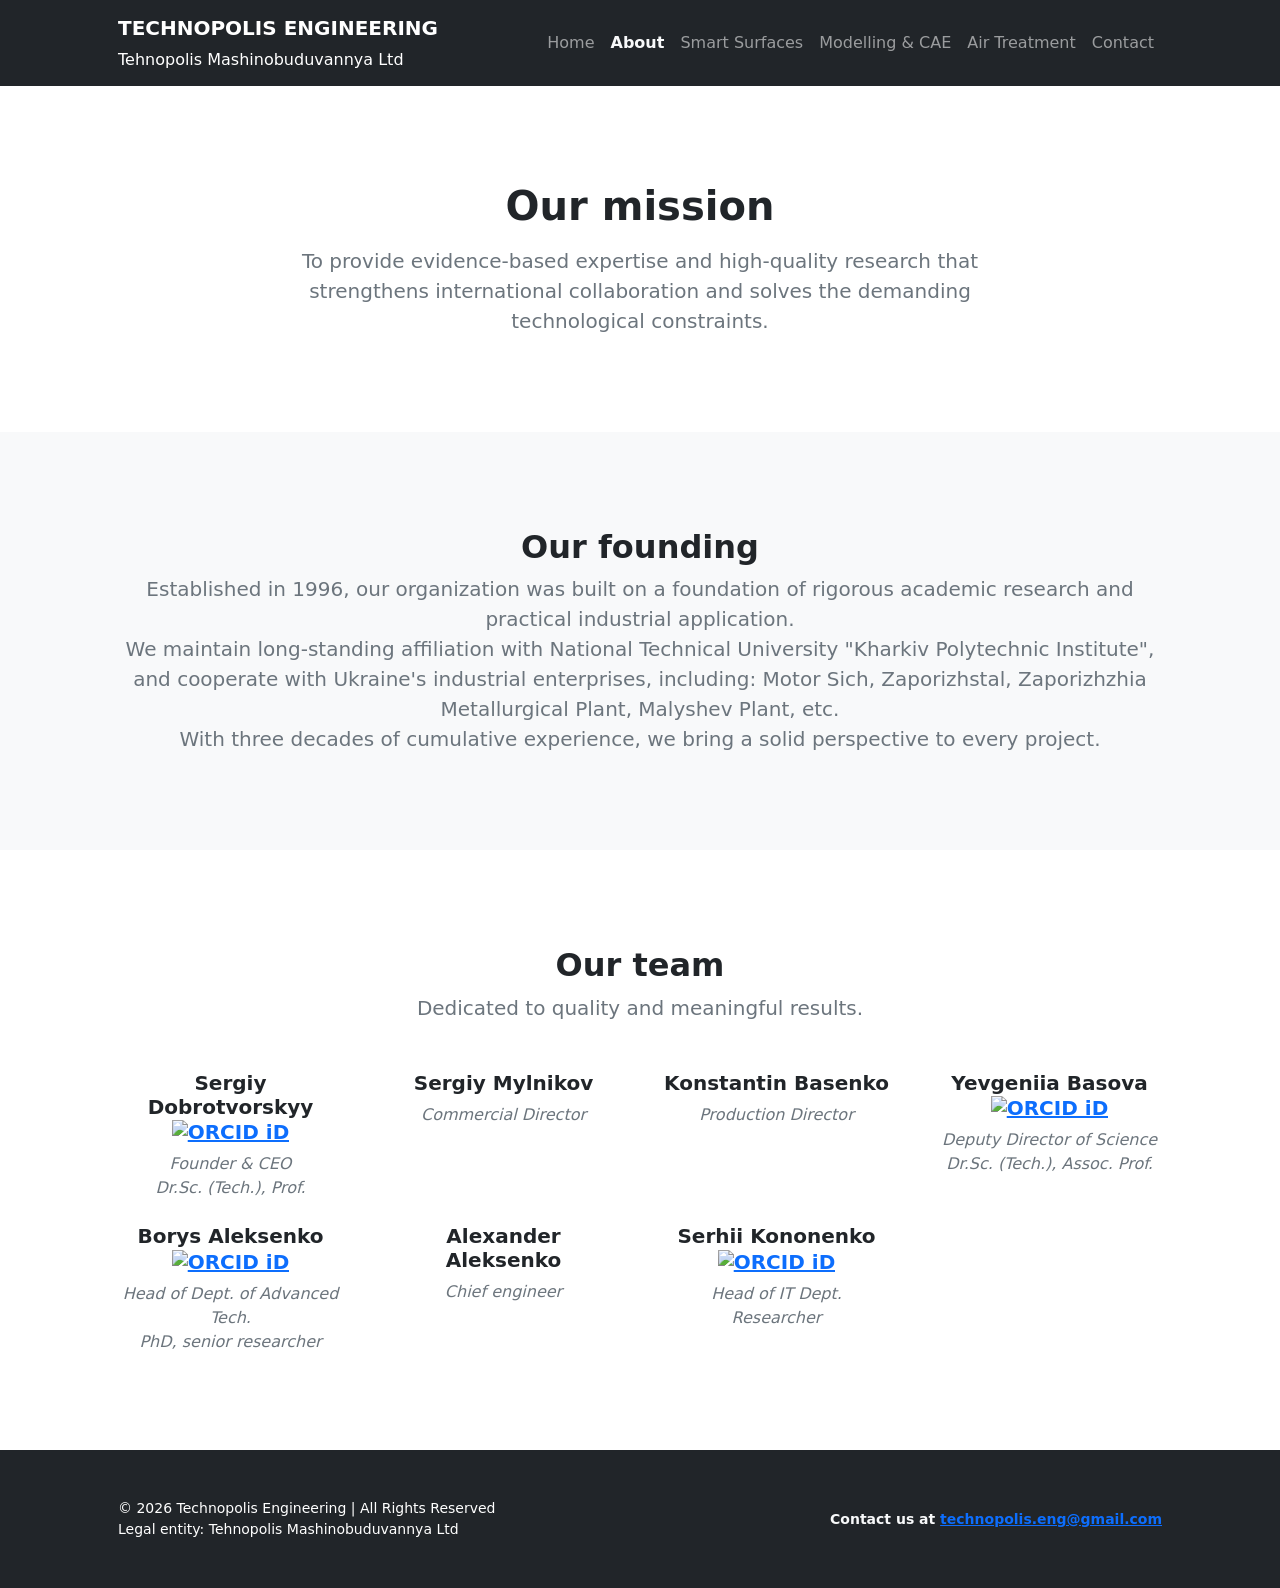
==== about.html @ 5ec2154f "Add files via upload" ====
﻿<!DOCTYPE html>
<html lang="en">
<head>
    <meta charset="utf-8">
    <meta name="viewport" content="width=device-width, initial-scale=1, shrink-to-fit=no">
    <title>About us and our founding</title>
    <meta name="description" content="About our scientific team and our founding.">
    <meta name="theme-color" content="#ffffff">
    <link rel="canonical" href="https://technopolis.org.ua/about.html">
    <!-- Open Graph -->
    <meta property="og:title" content="Scientific Expertise for Complex Industrial and Research Challenges">
    <meta property="og:description" content="Scientific and technical expertise for industrial, engineering, and research challenges.">
    <meta property="og:type" content="website">
    <meta property="og:url" content="https://technopolis.org.ua/">
    <meta property="og:image" content="https://technopolis.org.ua/assets/preview.jpg">
    <!-- Favicon-->
    <link rel="icon" type="image/x-icon" href="assets/laser.ico">
    <!-- Bootstrap icons-->
    <link rel="preconnect" href="https://cdnjs.cloudflare.com">
    <link href="https://cdnjs.cloudflare.com/ajax/libs/bootstrap-icons/1.13.1/font/bootstrap-icons.min.css" rel="stylesheet">
    <!-- Core theme CSS (includes Bootstrap)-->
    <link href="css/styles.css" rel="stylesheet">
</head>
<body class="d-flex flex-column h-100">
    <main class="flex-shrink-0">
        <!-- Navigation-->
        <nav class="navbar navbar-expand-lg navbar-dark bg-dark">
            <div class="container px-5">
                <a class="navbar-brand" style="font-weight: 900" href="index.html">TECHNOPOLIS <span
                        class="d-none d-sm-inline">ENGINEERING</span><br><span class="fw-normal fs-6">Tehnopolis <br
                            class="d-sm-none">Mashinobuduvannya Ltd</span></a>
                <button class="navbar-toggler collapsed" type="button" data-bs-toggle="collapse"
                    data-bs-target="#navbarSupportedContent" aria-controls="navbarSupportedContent"
                    aria-expanded="false" aria-label="Toggle navigation"><span
                        class="navbar-toggler-icon"></span></button>
                <div class="navbar-collapse collapse" id="navbarSupportedContent">
                    <ul class="navbar-nav ms-auto mb-2 mb-lg-0">
                        <li class="nav-item"><a class="nav-link" href="index.html">Home</a></li>
                        <li class="nav-item"><a class="nav-link text-light fw-bold" href="about.html">About</a></li>
                        <li class="nav-item"><a class="nav-link" href="smart-surfaces.html">Smart Surfaces</a></li>
                        <li class="nav-item"><a class="nav-link" href="modelling-cae.html">Modelling &amp; CAE</a></li>
                        <li class="nav-item"><a class="nav-link" href="air-treatment.html">Air Treatment</a></li>
                        <li class="nav-item"><a class="nav-link" href="#contact">Contact</a>
                        </li>
                    </ul>
                </div>
            </div>
        </nav>
        <!-- Header-->
        <header class="py-5">
            <div class="container px-5">
                <div class="row justify-content-center">
                    <div class="col-lg-8 col-xxl-6">
                        <div class="text-center my-5">
                            <h1 class="fw-bolder mb-3">Our mission</h1>
                            <p class="lead fw-normal text-muted mb-4">To provide evidence-based expertise and high-quality research that strengthens 
                                international collaboration and solves the demanding technological constraints.</p>
                        </div>
                    </div>
                </div>
            </div>
        </header>
        <!-- About section one-->
        <section class="py-5 bg-light" id="scroll-target">
            <div class="container px-5 my-5">
                <div class="row gx-5 align-items-center">
                    <div class="text-center">
                        <h2 class="fw-bolder">Our founding</h2>
                        <p class="lead fw-normal text-muted mb-0">Established in 1996, our organization was built on a foundation of rigorous academic research 
                            and practical industrial application. <br>We maintain long-standing affiliation with National Technical University "Kharkiv Polytechnic Institute", 
                            and cooperate with Ukraine's industrial enterprises, including: Motor Sich, Zaporizhstal, Zaporizhzhia Metallurgical Plant, Malyshev Plant, etc.<br>With 
                            three decades of cumulative experience, we bring a solid perspective to every project.</p>
                    </div>
                </div>
            </div>
        </section>
        <!-- Team members section-->
        <section class="py-5">
            <div class="container px-5 my-5">
                <div class="text-center">
                    <h2 class="fw-bolder">Our team</h2>
                    <p class="lead fw-normal text-muted mb-5">Dedicated to quality and meaningful results.</p>
                </div>
                <div class="row gx-5 row-cols-1 row-cols-sm-2 row-cols-xl-4 justify-content-center">
                    <div class="col mb-5 mb-5 mb-xl-0">
                        <div class="text-center">
                            <h5 class="fw-bolder">Sergiy Dobrotvorskyy <span class="author">
                            <a class="orcid-circle" href="https://orcid.org/0000-0003-1223-1036" target="_blank">
                            <img src="https://orcid.org/sites/default/files/images/orcid_16x16.png" alt="ORCID iD"></a>
                            </span></h5>
                            <div class="fst-italic text-muted">Founder &amp; CEO <br>Dr.Sc. (Tech.), Prof.</div>
                        </div>
                    </div>
                    <div class="col mb-5 mb-5 mb-xl-0">
                        <div class="text-center">
                            <h5 class="fw-bolder">Sergiy Mylnikov</h5>
                            <div class="fst-italic text-muted">Commercial Director</div>
                        </div>
                    </div>
                    <div class="col mb-5 mb-5 mb-sm-0">
                        <div class="text-center">
                            <h5 class="fw-bolder">Konstantin Basenko</h5>
                            <div class="fst-italic text-muted">Production Director</div></div>
                    </div>
                    <div class="col mb-5">
                        <div class="text-center">
                            <h5 class="fw-bolder">Yevgeniia Basova <span class="author">
                            <a class="orcid-circle" href="https://orcid.org/0000-0002-8549-4788" target="_blank">
                            <img src="https://orcid.org/sites/default/files/images/orcid_16x16.png" alt="ORCID iD"></a>
                            </span></h5>
                            <div class="fst-italic text-muted">Deputy Director of Science <br>Dr.Sc. (Tech.), Assoc. Prof.</div>
                        </div>
                    </div>
                </div>
            <div class="row gx-5 row-cols-1 row-cols-sm-2 row-cols-xl-4">
                    <div class="col mb-5 mb-5 mb-xl-0">
                        <div class="text-center">
                            <h5 class="fw-bolder">Borys Aleksenko <span class="author">
                            <a class="orcid-circle" href="https://orcid.org/0000-0001-9680-9370" target="_blank">
                            <img src="https://orcid.org/sites/default/files/images/orcid_16x16.png" alt="ORCID iD"></a>
                            </span></h5>
                            <div class="fst-italic text-muted">Head of Dept. of Advanced Tech. <br>PhD, senior researcher</div>
                        </div>
                    </div>
                    <div class="col mb-5 mb-5 mb-xl-0">
                        <div class="text-center">
                            <h5 class="fw-bolder">Alexander Aleksenko</h5>
                            <div class="fst-italic text-muted">Chief engineer</div>
                        </div>
                    </div>
                    <div class="col mb-5 mb-5 mb-sm-0">
                        <div class="text-center">
                            <h5 class="fw-bolder">Serhii Kononenko <span class="author">
                                <a class="orcid-circle" href="https://orcid.org/0000-0002-3874-4772" target="_blank">
                                <img src="https://orcid.org/sites/default/files/images/orcid_16x16.png" alt="ORCID iD"></a>
                            </span></h5>
                            <div class="fst-italic text-muted">Head of IT Dept.<br>Researcher</div>
                        </div>
                    </div>
                </div></div>
        </section>
    </main>
    <!-- Footer-->
    <footer class="bg-dark py-5 mt-auto" id="contact">
        <div class="container px-5">
            <div class="row align-items-center justify-content-between flex-column flex-sm-row">
                <div class="col-auto">
                    <div class="small m-0 text-white">© <span id="year"></span> Technopolis Engineering | All Rights Reserved <br>Legal
                        entity: Tehnopolis Mashinobuduvannya Ltd </div>
                </div>
                <div class="col-auto ms-auto">
                    <span class="link-light small fw-semibold small">Contact us at <a href="mailto:technopolis.eng@gmail.com">technopolis.eng@gmail.com</a></span>
                </div>
            </div>
        </div>
    </footer>
    <!-- Bootstrap core JS-->
    <script src="https://cdn.jsdelivr.net/npm/bootstrap@5.2.3/dist/js/bootstrap.bundle.min.js"></script>
    <!-- Core theme JS-->
    <script>document.getElementById("year").textContent = new Date().getFullYear();</script>
</body></html>
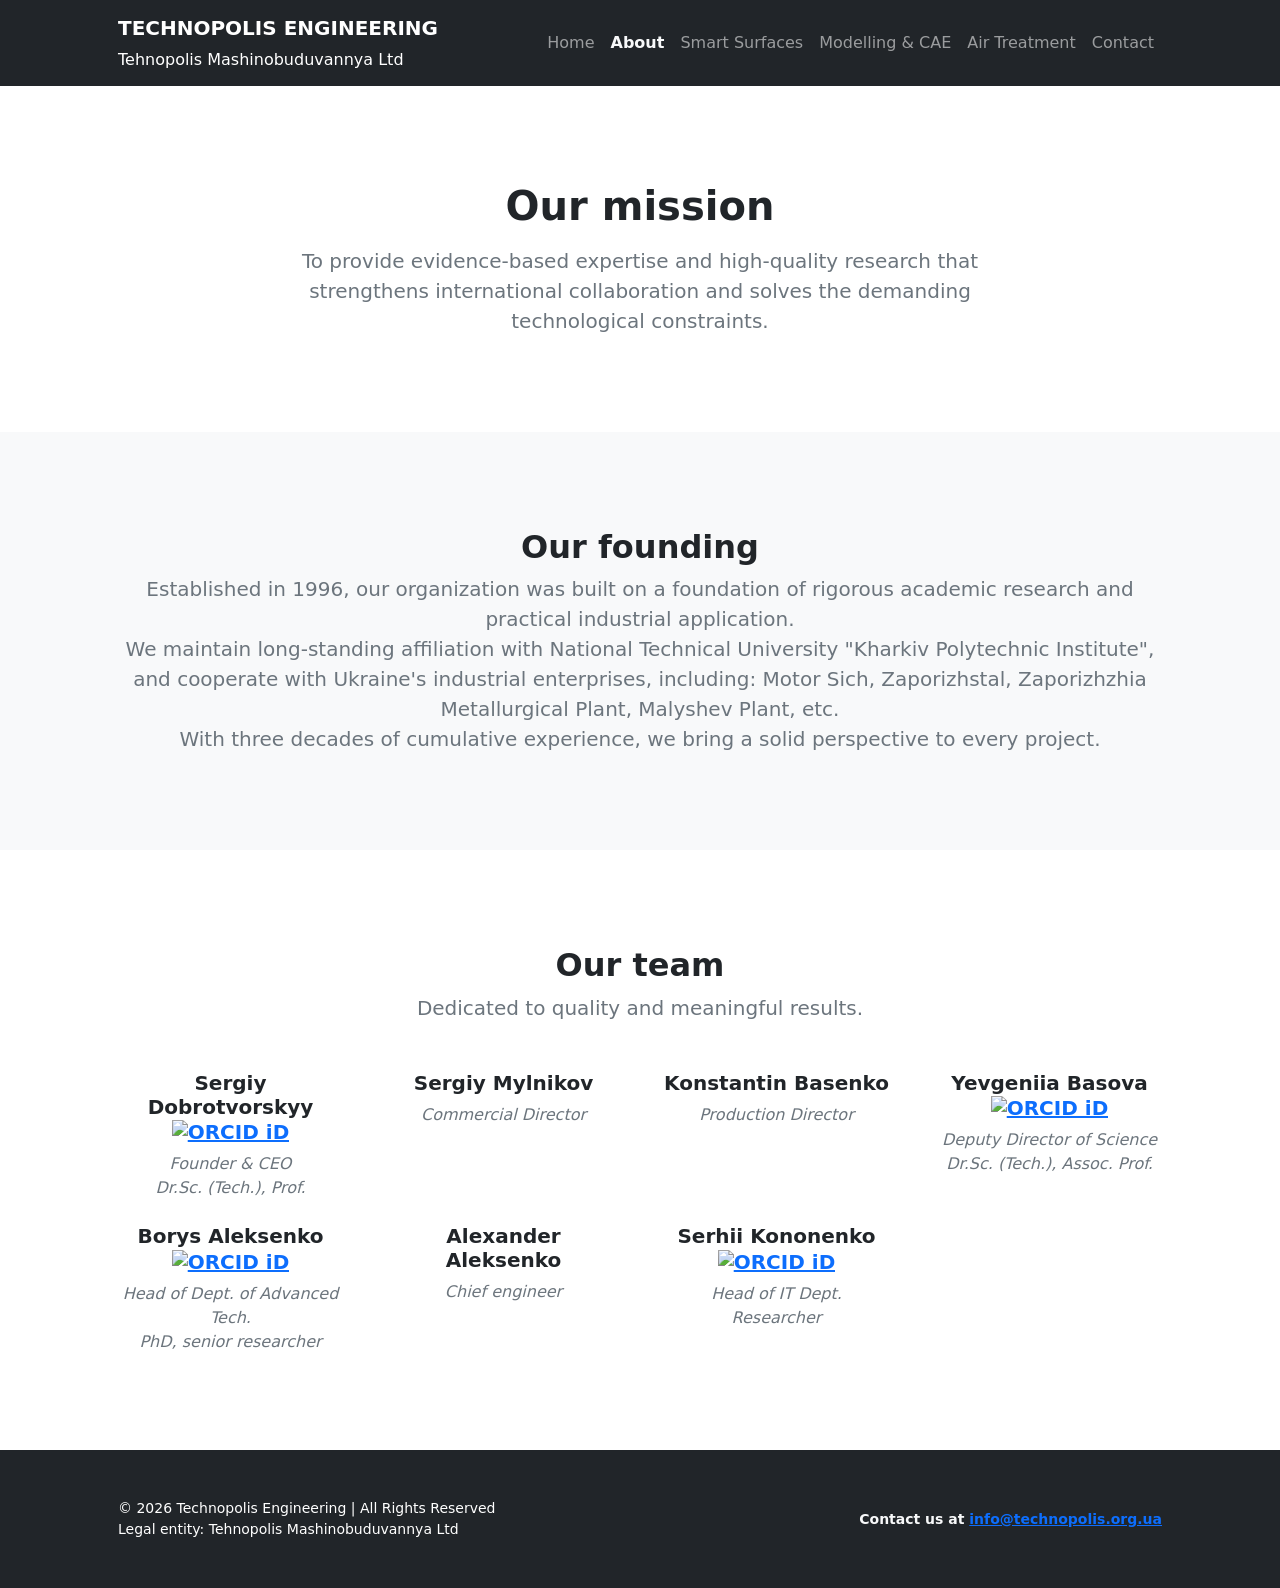
==== commit f2b3f328: "Minor content update" ====
--- a/about.html
+++ b/about.html
@@ -26,7 +26,7 @@
         <!-- Navigation-->
         <nav class="navbar navbar-expand-lg navbar-dark bg-dark">
             <div class="container px-5">
-                <a class="navbar-brand" style="font-weight: 900" href="index.html">TECHNOPOLIS <span
+                <a class="navbar-brand" style="font-weight: 900" href="/">TECHNOPOLIS <span
                         class="d-none d-sm-inline">ENGINEERING</span><br><span class="fw-normal fs-6">Tehnopolis <br
                             class="d-sm-none">Mashinobuduvannya Ltd</span></a>
                 <button class="navbar-toggler collapsed" type="button" data-bs-toggle="collapse"
@@ -35,7 +35,7 @@
                         class="navbar-toggler-icon"></span></button>
                 <div class="navbar-collapse collapse" id="navbarSupportedContent">
                     <ul class="navbar-nav ms-auto mb-2 mb-lg-0">
-                        <li class="nav-item"><a class="nav-link" href="index.html">Home</a></li>
+                        <li class="nav-item"><a class="nav-link" href="/">Home</a></li>
                         <li class="nav-item"><a class="nav-link text-light fw-bold" href="about.html">About</a></li>
                         <li class="nav-item"><a class="nav-link" href="smart-surfaces.html">Smart Surfaces</a></li>
                         <li class="nav-item"><a class="nav-link" href="modelling-cae.html">Modelling &amp; CAE</a></li>
@@ -149,7 +149,7 @@
                         entity: Tehnopolis Mashinobuduvannya Ltd </div>
                 </div>
                 <div class="col-auto ms-auto">
-                    <span class="link-light small fw-semibold small">Contact us at <a href="mailto:technopolis.eng@gmail.com">technopolis.eng@gmail.com</a></span>
+                    <span class="link-light small fw-semibold small">Contact us at <a id="emailLink"></a></span>
                 </div>
             </div>
         </div>
@@ -157,5 +157,15 @@
     <!-- Bootstrap core JS-->
     <script src="https://cdn.jsdelivr.net/npm/bootstrap@5.2.3/dist/js/bootstrap.bundle.min.js"></script>
     <!-- Core theme JS-->
+    <script>
+        const user = "info";
+        const domain = "technopolis.org.ua";
+        const email = user + "@" + domain;
+        
+        const link = document.getElementById("emailLink");
+        link.href = "mailto:" + email;
+        link.textContent = email;
+    </script>
     <script>document.getElementById("year").textContent = new Date().getFullYear();</script>
-</body></html>+</body>
+</html>
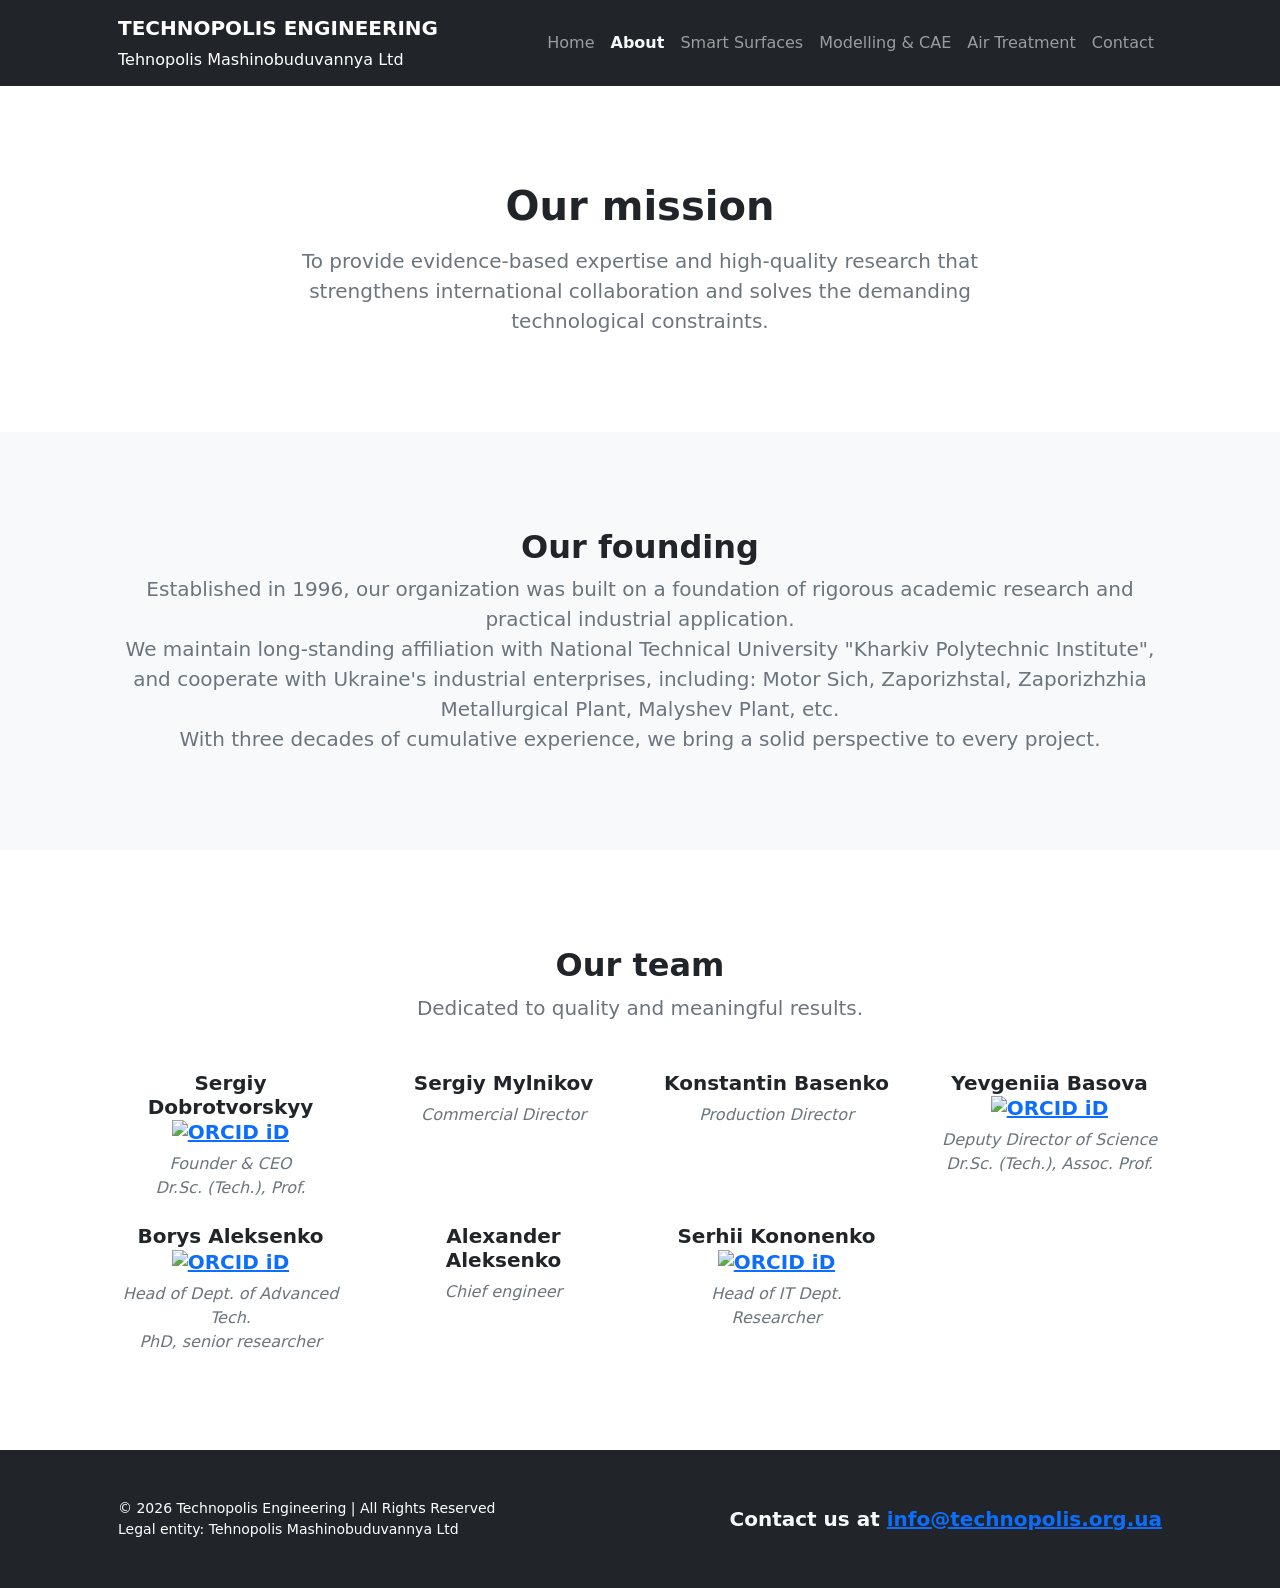
==== commit 152bf430: "Font size update" ====
--- a/about.html
+++ b/about.html
@@ -149,7 +149,7 @@
                         entity: Tehnopolis Mashinobuduvannya Ltd </div>
                 </div>
                 <div class="col-auto ms-auto">
-                    <span class="link-light small fw-semibold small">Contact us at <a id="emailLink"></a></span>
+                    <span class="link-light fs-5 fw-semibold">Contact us at <a id="emailLink"></a></span>
                 </div>
             </div>
         </div>
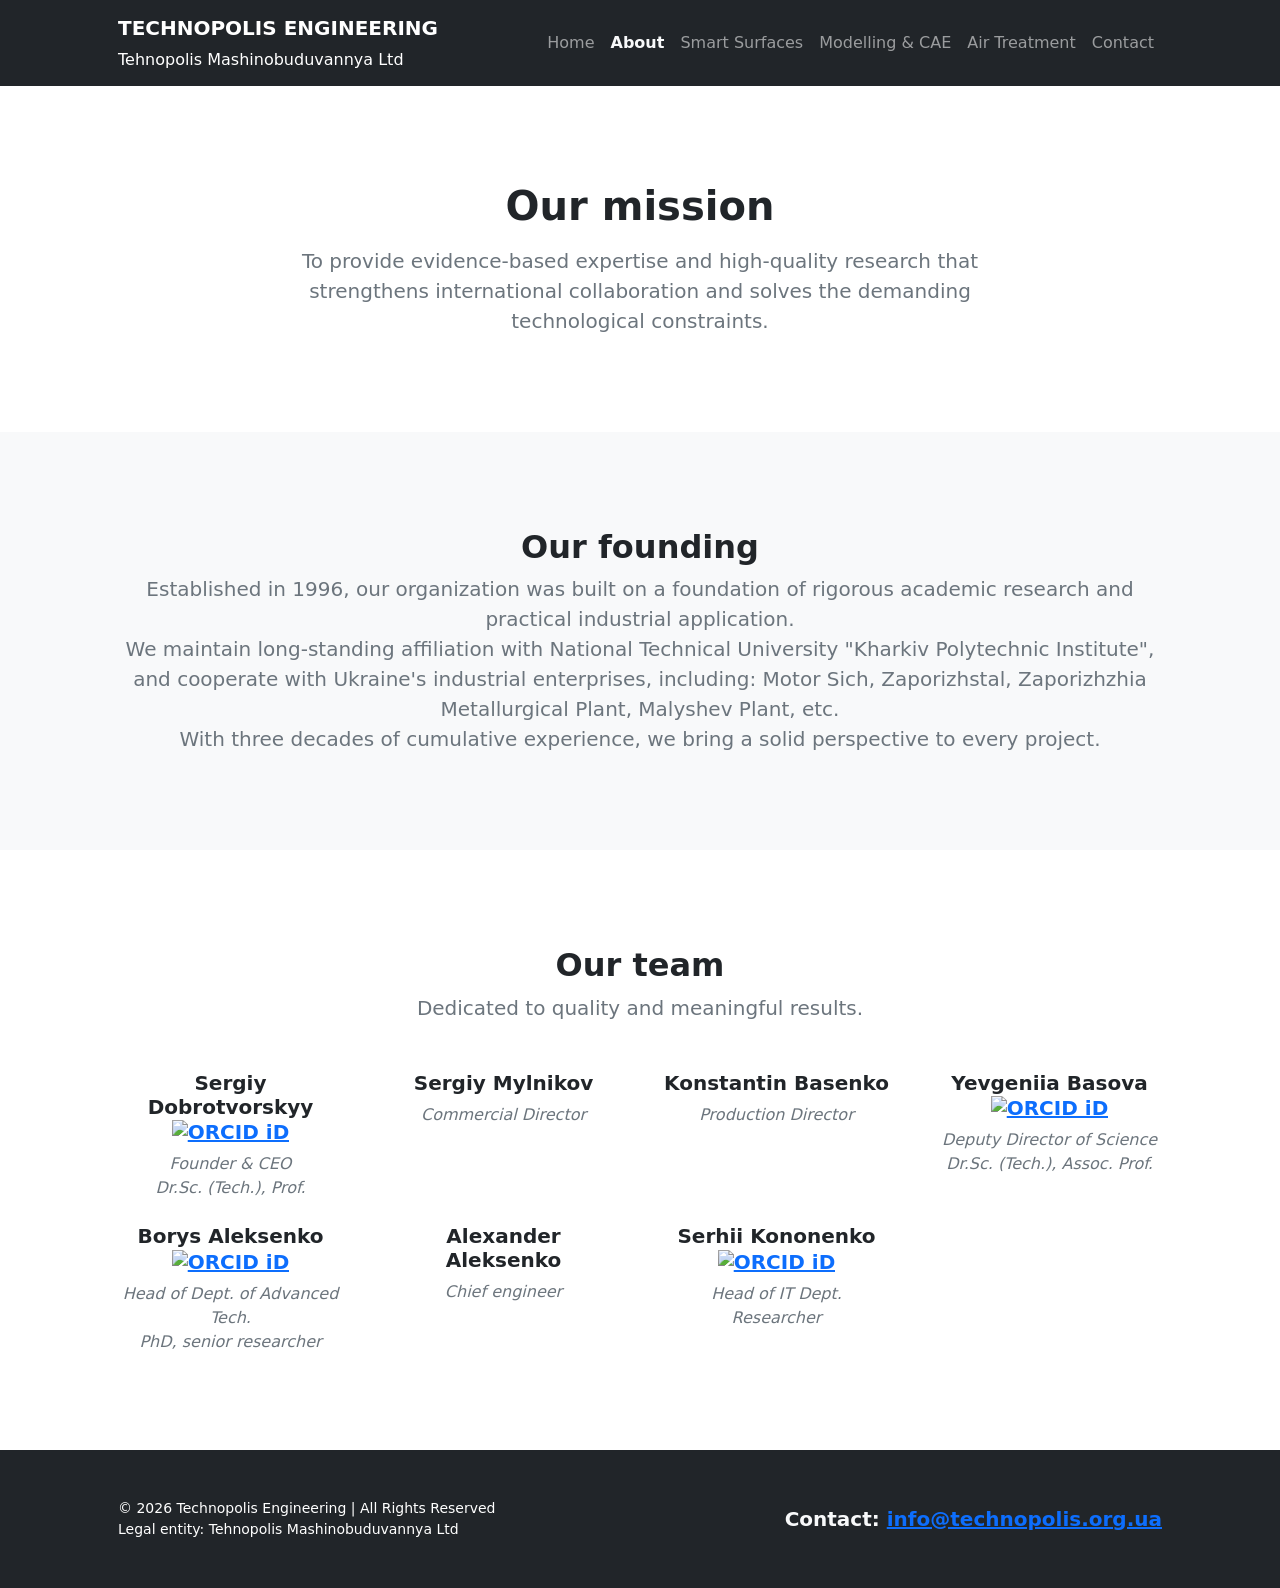
==== commit 491bf0ec: "Minor text editing" ====
--- a/about.html
+++ b/about.html
@@ -149,7 +149,7 @@
                         entity: Tehnopolis Mashinobuduvannya Ltd </div>
                 </div>
                 <div class="col-auto ms-auto">
-                    <span class="link-light fs-5 fw-semibold">Contact us at <a id="emailLink"></a></span>
+                    <span class="link-light fs-5 fw-semibold">Contact: <a id="emailLink"></a></span>
                 </div>
             </div>
         </div>
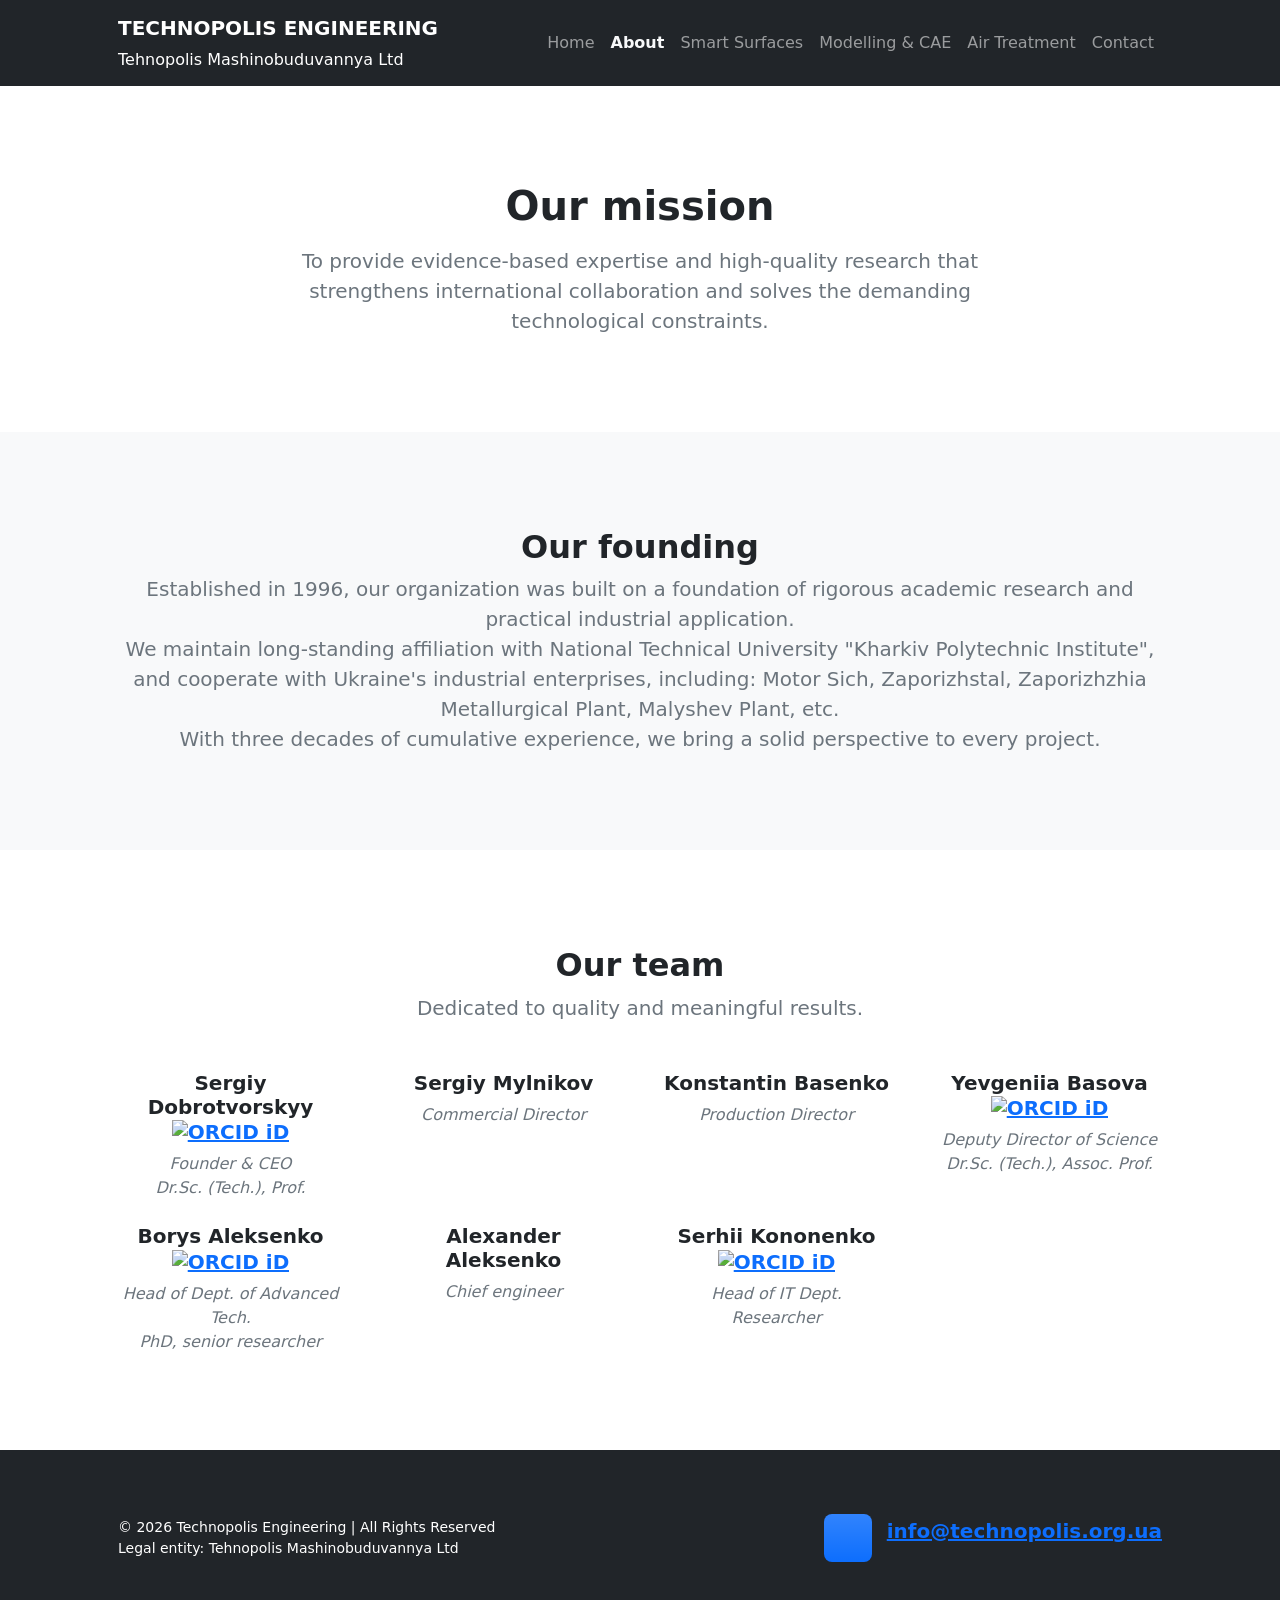
==== commit c1d186be: "Text to icon editing" ====
--- a/about.html
+++ b/about.html
@@ -149,7 +149,8 @@
                         entity: Tehnopolis Mashinobuduvannya Ltd </div>
                 </div>
                 <div class="col-auto ms-auto">
-                    <span class="link-light fs-5 fw-semibold">Contact: <a id="emailLink"></a></span>
+                    <span class="link-light fs-5 fw-semibold"><div class="feature bg-primary bg-gradient text-white rounded-3 my-3 me-2">
+                        <i class="bi bi-envelope"></i></div> <a id="emailLink"></a></span>
                 </div>
             </div>
         </div>
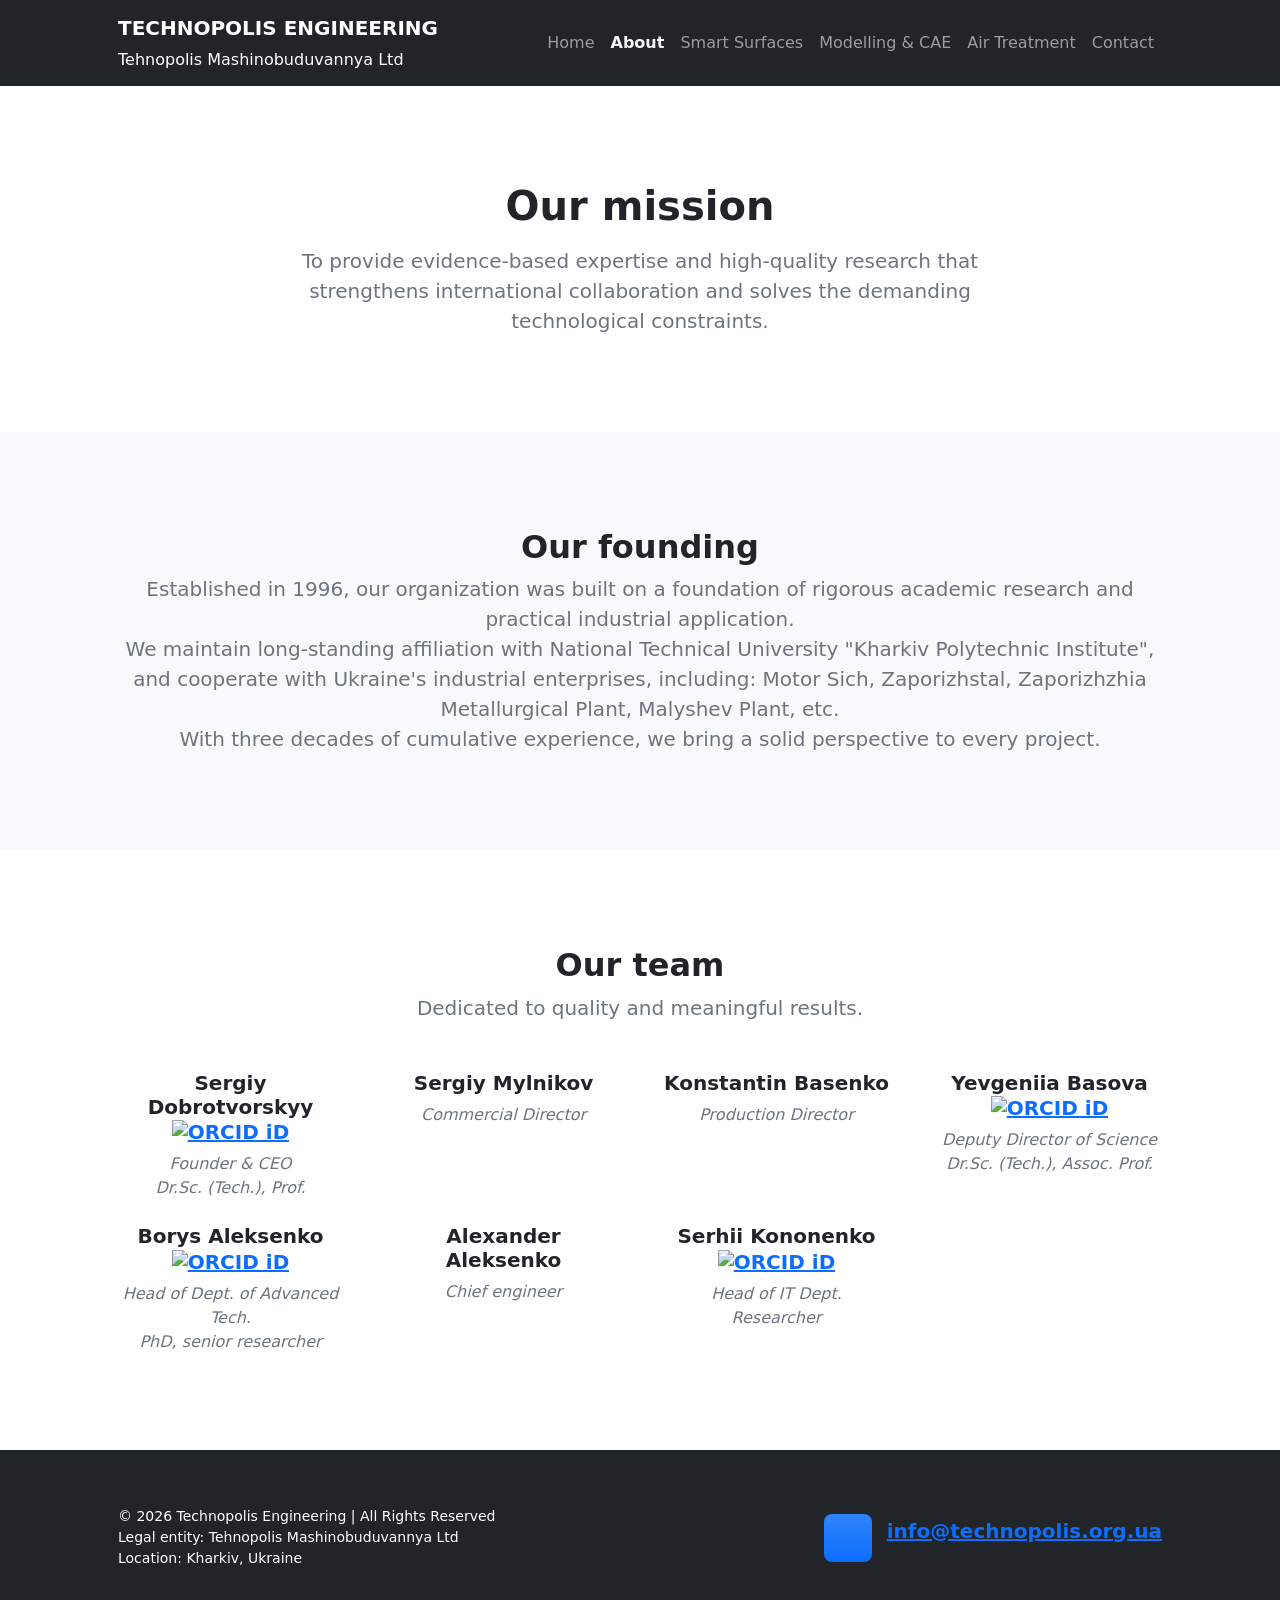
==== commit 53f5fe7b: "Minor content update" ====
--- a/about.html
+++ b/about.html
@@ -146,7 +146,7 @@
             <div class="row align-items-center justify-content-between flex-column flex-sm-row">
                 <div class="col-auto">
                     <div class="small m-0 text-white">© <span id="year"></span> Technopolis Engineering | All Rights Reserved <br>Legal
-                        entity: Tehnopolis Mashinobuduvannya Ltd </div>
+                        entity: Tehnopolis Mashinobuduvannya Ltd <br>Location: Kharkiv, Ukraine</div>
                 </div>
                 <div class="col-auto ms-auto">
                     <span class="link-light fs-5 fw-semibold"><div class="feature bg-primary bg-gradient text-white rounded-3 my-3 me-2">
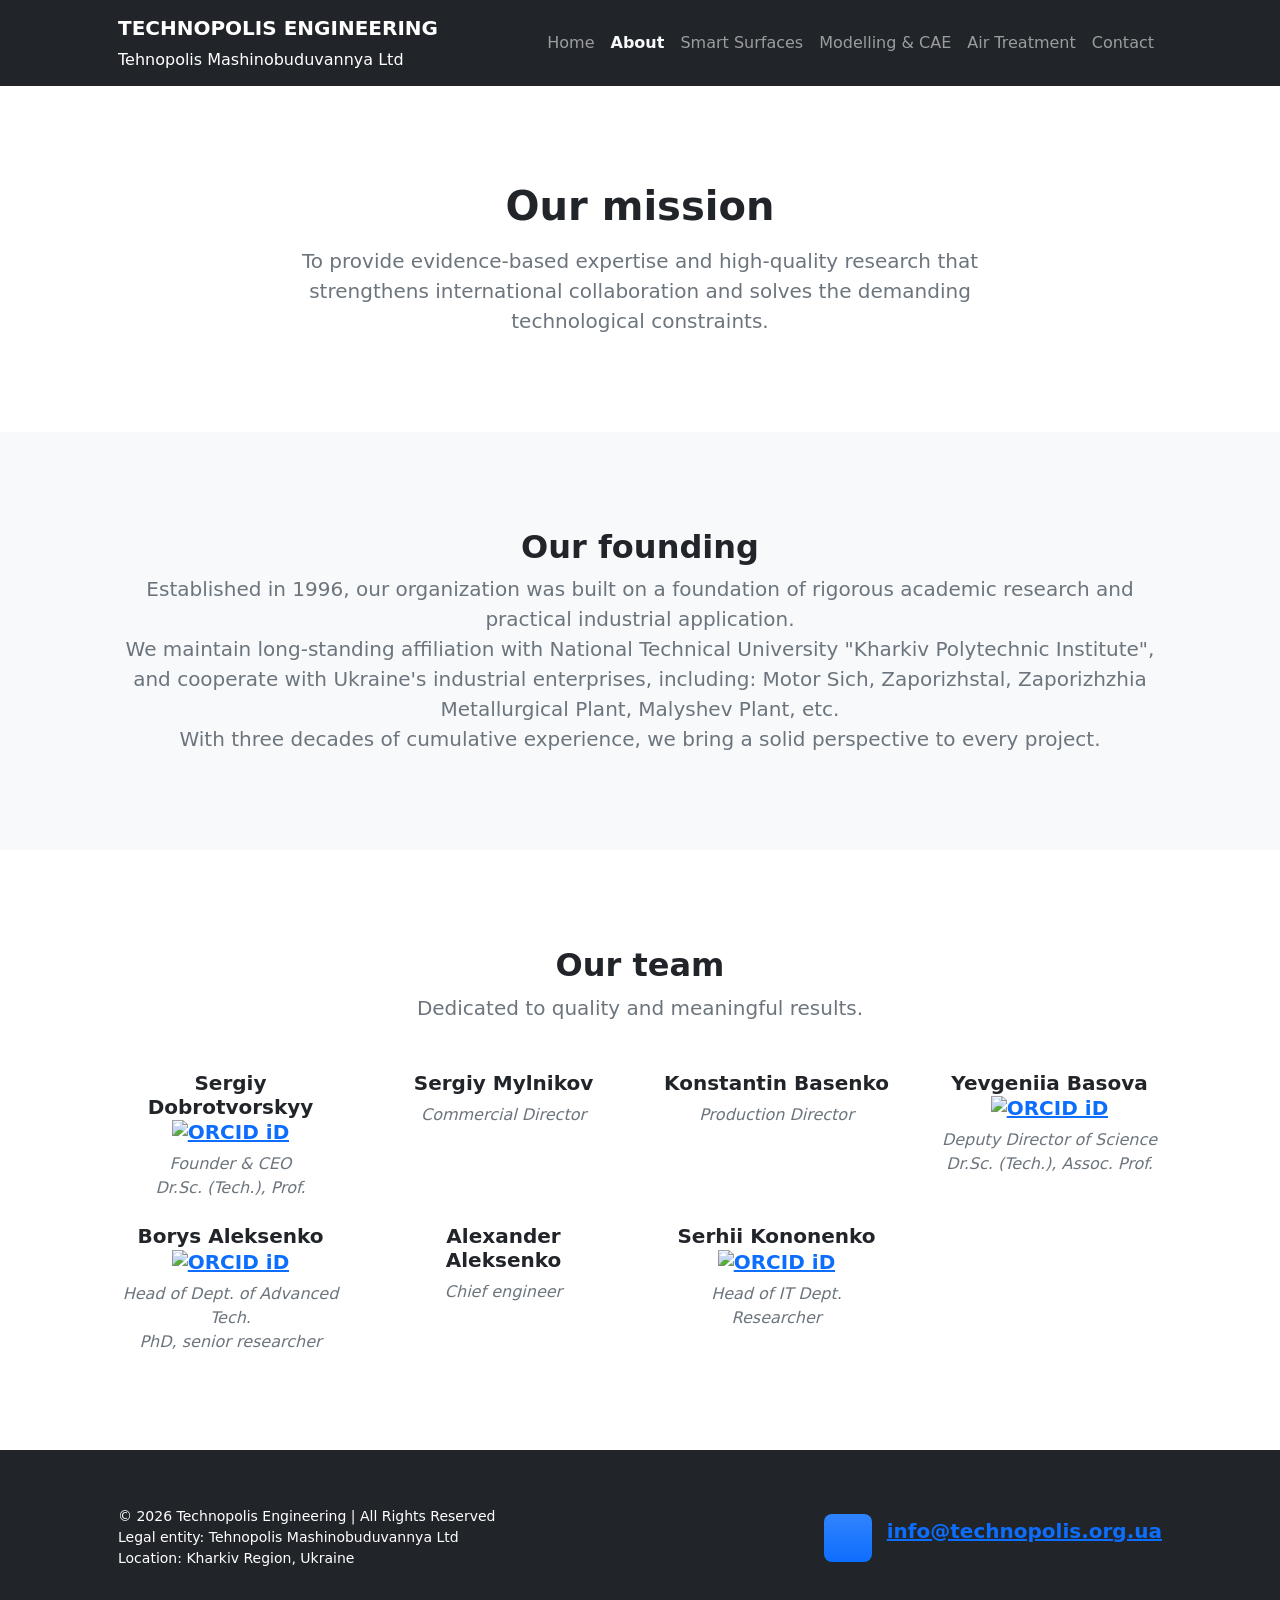
==== commit 9fb165ca: "Minor edits" ====
--- a/about.html
+++ b/about.html
@@ -146,7 +146,7 @@
             <div class="row align-items-center justify-content-between flex-column flex-sm-row">
                 <div class="col-auto">
                     <div class="small m-0 text-white">© <span id="year"></span> Technopolis Engineering | All Rights Reserved <br>Legal
-                        entity: Tehnopolis Mashinobuduvannya Ltd <br>Location: Kharkiv, Ukraine</div>
+                        entity: Tehnopolis Mashinobuduvannya Ltd <br>Location: Kharkiv Region, Ukraine</div>
                 </div>
                 <div class="col-auto ms-auto">
                     <span class="link-light fs-5 fw-semibold"><div class="feature bg-primary bg-gradient text-white rounded-3 my-3 me-2">
